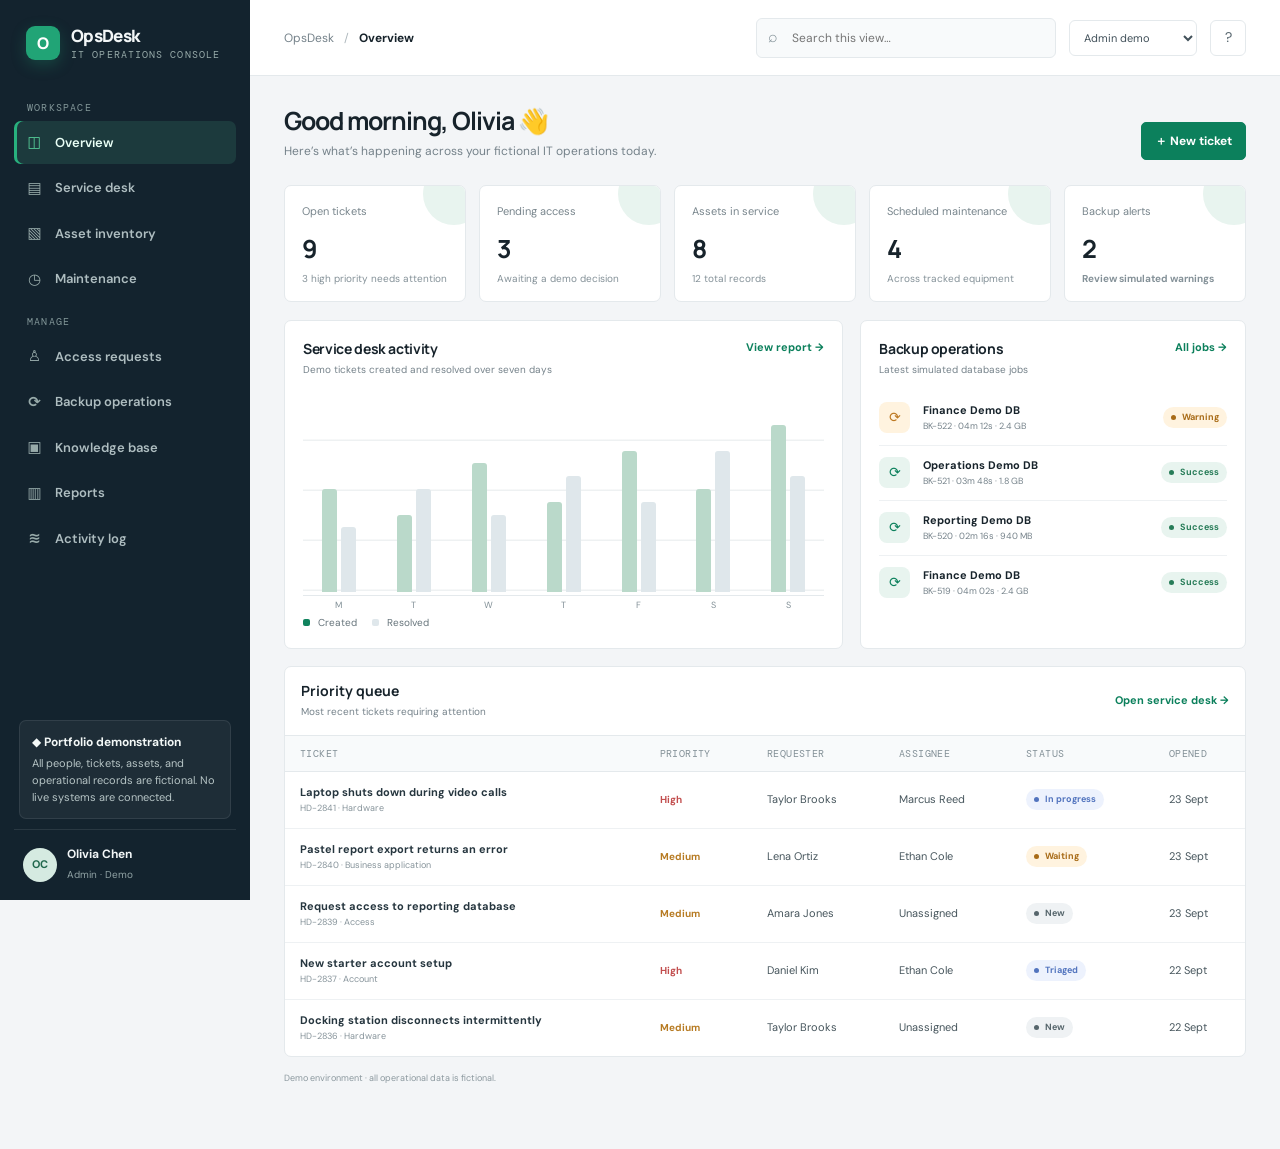
==== opsdesk/index.html @ a09eb639 "Add OpsDesk interactive IT operations demo" ====
<!doctype html><html lang="en"><head><meta charset="utf-8"><meta name="viewport" content="width=device-width,initial-scale=1"><meta name="theme-color" content="#f3f5f7"><title>OpsDesk — IT Operations Console</title><meta name="description" content="OpsDesk is a fictional IT service and operations portfolio demo."><link rel="preconnect" href="https://fonts.googleapis.com"><link href="https://fonts.googleapis.com/css2?family=DM+Mono:wght@400;500&family=DM+Sans:wght@400;500;600;700&family=Manrope:wght@500;600;700;800&display=swap" rel="stylesheet"><link rel="stylesheet" href="styles.css"></head>
<body><div class="app"><aside class="sidebar" id="sidebar"><div class="brand"><span class="brand-icon">O</span><span>OpsDesk<small>IT Operations Console</small></span></div><div class="side-label">Workspace</div><nav class="nav" id="nav"></nav><div class="side-label">Manage</div><nav class="nav" id="navManage"></nav><div class="sidebar-spacer"></div><div class="demo-note"><strong>◆ Portfolio demonstration</strong>All people, tickets, assets, and operational records are fictional. No live systems are connected.</div><div class="side-profile"><div class="avatar" id="profileInitials">OC</div><div><strong id="profileName">Olivia Chen</strong><small id="profileRole">Administrator · Demo</small></div></div></aside><div class="workspace"><header class="topbar"><div class="topbar-left"><button class="icon-btn mobile-menu" id="mobileMenu" aria-label="Open navigation">☰</button><div class="breadcrumbs">OpsDesk <span style="padding:0 7px;color:#aeb8bd">/</span> <strong id="crumb">Overview</strong></div></div><div class="top-actions"><label class="search"><span>⌕</span><input id="globalSearch" type="search" placeholder="Search this view…" aria-label="Search current view"></label><select class="role-select" id="roleSelect" aria-label="Switch demo role"><option value="Admin">Admin demo</option><option value="Technician">Technician demo</option><option value="Requester">Requester demo</option></select><button class="icon-btn" id="helpButton" aria-label="About this demo">?</button></div></header><main class="main" id="main"></main></div></div><div id="modalRoot"></div><div id="toastRoot" aria-live="polite"></div><script src="data.js"></script><script src="app.js"></script><script src="interactions.js"></script></body></html>
---- opsdesk/styles.css ----
:root{--bg:#f3f5f7;--surface:#fff;--ink:#17232b;--muted:#75828a;--line:#e4e9ec;--green:#0c805c;--green-2:#e8f4ef;--navy:#12222d;--sidebar:#13232e;--blue:#4e77d0;--blue-2:#edf2fd;--amber:#bd7821;--amber-2:#fff3df;--red:#bd4b4b;--red-2:#fff0ef;--purple:#805bbb;--purple-2:#f4effb;--sans:'DM Sans',system-ui,sans-serif;--display:Manrope,var(--sans);--mono:'DM Mono',monospace;--shadow:0 12px 36px rgba(18,34,45,.08)}*{box-sizing:border-box}body{margin:0;background:var(--bg);color:var(--ink);font:14px/1.5 var(--sans)}button,input,select,textarea{font:inherit}button{cursor:pointer}a{color:inherit}.app{min-height:100vh}.sidebar{position:fixed;z-index:20;inset:0 auto 0 0;width:250px;background:var(--sidebar);color:#f2f6f7;display:flex;flex-direction:column;padding:23px 14px 16px}.brand{display:flex;align-items:center;gap:11px;padding:1px 12px 25px;font:800 17px var(--display);letter-spacing:-.04em}.brand-icon{width:34px;height:34px;border-radius:9px;background:#21a476;display:grid;place-items:center;color:#fff;font-weight:800;font-size:16px;box-shadow:0 5px 15px #21a47644}.brand small{font:10px var(--mono);color:#97aaa9;display:block;letter-spacing:.11em;text-transform:uppercase;margin-top:1px}.side-label{color:#829698;text-transform:uppercase;letter-spacing:.12em;font:10px var(--mono);padding:15px 13px 7px}.nav{display:grid;gap:3px}.nav button{border:0;background:none;color:#aebdc0;text-align:left;border-radius:7px;padding:10px 12px;display:flex;align-items:center;gap:12px;font-weight:600;font-size:13px}.nav button:hover{background:#ffffff0e;color:white}.nav button.active{background:#1c3a3d;color:#e9fff6;box-shadow:inset 3px 0 #28b17e}.nav .ico{width:17px;text-align:center;font-size:15px;color:#97aaa9}.nav button.active .ico{color:#57d19b}.sidebar-spacer{flex:1}.demo-note{margin:10px 5px;padding:12px;background:#ffffff0c;border:1px solid #ffffff16;border-radius:7px;color:#b6c4c5;font-size:11px;line-height:1.55}.demo-note strong{display:block;color:#f3f8f7;font-size:12px;margin-bottom:3px}.side-profile{display:flex;align-items:center;gap:10px;border-top:1px solid #ffffff18;padding:15px 9px 0}.avatar{flex:none;display:grid;place-items:center;border-radius:50%;background:#d5eae1;color:#21684d;font-weight:700;width:34px;height:34px;font-size:11px}.side-profile strong{font-size:12px;display:block}.side-profile small{font-size:10px;color:#91a3a5}.workspace{margin-left:250px;min-height:100vh}.topbar{height:76px;background:#fff;border-bottom:1px solid var(--line);display:flex;align-items:center;justify-content:space-between;padding:0 34px;position:sticky;top:0;z-index:10}.breadcrumbs{color:var(--muted);font-size:12px}.breadcrumbs strong{color:var(--ink);font-weight:700}.top-actions{display:flex;align-items:center;gap:13px}.search{width:min(300px,25vw);position:relative}.search input{width:100%;padding:10px 12px 10px 35px;border:1px solid var(--line);border-radius:6px;background:#f8fafb;outline:none;font-size:12px}.search input:focus{border-color:#8ab9a4;box-shadow:0 0 0 3px #0c805c16}.search span{position:absolute;left:12px;top:7px;color:#829097;font-size:16px}.role-select{border:1px solid var(--line);background:white;border-radius:6px;padding:9px 10px;font-size:11px;color:#42515a}.icon-btn{width:36px;height:36px;border-radius:6px;border:1px solid var(--line);background:white;color:#58676f}.main{padding:30px 34px 55px;max-width:1600px;margin:auto}.page-heading{display:flex;align-items:flex-end;justify-content:space-between;gap:20px;margin-bottom:25px}.page-heading h1{font:700 25px/1.2 var(--display);letter-spacing:-.04em;margin:0 0 6px}.page-heading p{color:var(--muted);font-size:12px;margin:0}.btn{border:1px solid #d8e0e4;background:#fff;color:#33434c;border-radius:5px;padding:9px 13px;font-size:12px;font-weight:700;display:inline-flex;align-items:center;gap:8px}.btn:hover{border-color:#9eb8ac;background:#fbfdfc}.btn.primary{background:#0c805c;border-color:#0c805c;color:#fff}.btn.primary:hover{background:#086849}.btn.dark{background:#162831;color:#fff;border-color:#162831}.btn.small{padding:6px 9px;font-size:10px}.metrics{display:grid;grid-template-columns:repeat(5,1fr);gap:13px;margin-bottom:18px}.metric,.panel,.table-panel,.chart-panel,.summary-card{background:#fff;border:1px solid var(--line);border-radius:7px}.metric{padding:17px 17px 15px;position:relative;overflow:hidden}.metric:after{content:'';position:absolute;width:62px;height:62px;background:var(--green-2);border-radius:50%;right:-20px;top:-23px}.metric .metric-label{position:relative;z-index:1;color:#78858c;font-size:11px}.metric .metric-value{font:700 25px var(--display);letter-spacing:-.04em;margin:11px 0 5px}.metric .metric-foot{font-size:10px;color:#849198}.up{color:var(--green);font-weight:700}.down{color:var(--red);font-weight:700}.grid-2{display:grid;grid-template-columns:1.45fr 1fr;gap:17px;margin-bottom:17px}.grid-3{display:grid;grid-template-columns:repeat(3,1fr);gap:15px}.panel,.chart-panel,.summary-card{padding:18px}.panel-head{display:flex;align-items:flex-start;justify-content:space-between;gap:15px;margin-bottom:14px}.panel-head h2,.panel-head h3{font:700 14px var(--display);letter-spacing:-.025em;margin:0}.panel-head p{font-size:10px;color:var(--muted);margin:4px 0 0}.link-btn{border:0;background:none;color:var(--green);font-size:11px;font-weight:700;padding:0}.chart{height:205px;display:flex;align-items:end;gap:13px;padding:18px 5px 3px;border-bottom:1px solid var(--line);background:repeating-linear-gradient(to bottom,transparent 0,transparent 48px,#eef1f2 49px,#eef1f2 50px)}.bar-group{flex:1;height:100%;display:flex;align-items:end;justify-content:center;gap:4px;position:relative}.bar{width:min(15px,32%);border-radius:3px 3px 0 0;background:#bad9ca;min-height:6px}.bar.current{background:#11835e}.bar.alt{background:#dfe7eb}.bar-label{position:absolute;top:calc(100% + 7px);font-size:9px;color:#829097}.legend{display:flex;gap:15px;margin-top:19px;font-size:10px;color:#66747b}.legend i{width:7px;height:7px;display:inline-block;border-radius:2px;margin-right:5px;background:#11835e}.legend i.alt{background:#dfe7eb}.worklist{display:grid;gap:0}.workitem{display:grid;grid-template-columns:34px 1fr auto;gap:10px;align-items:center;padding:11px 0;border-bottom:1px solid #eef1f3}.workitem:last-child{border:0}.workicon{width:31px;height:31px;border-radius:8px;background:#edf2fd;color:#5478c2;display:grid;place-items:center;font-size:14px}.workicon.amber{background:var(--amber-2);color:var(--amber)}.workicon.green{background:var(--green-2);color:var(--green)}.workitem strong{display:block;font-size:11px}.workitem small{display:block;color:var(--muted);font-size:9px;margin-top:2px}.workitem time{font:9px var(--mono);color:#7d8b92}.table-panel{overflow:hidden}.table-tools{padding:14px 16px;border-bottom:1px solid var(--line);display:flex;align-items:center;justify-content:space-between;gap:12px}.table-tools h2{font:700 14px var(--display);margin:0}.table-tools small{color:var(--muted);font-size:10px}.table-wrap{overflow:auto}table{width:100%;border-collapse:collapse;white-space:nowrap}th{text-align:left;background:#f8fafb;color:#839097;font:10px var(--mono);letter-spacing:.04em;text-transform:uppercase;padding:11px 15px;border-bottom:1px solid var(--line)}td{padding:12px 15px;border-bottom:1px solid #eef1f3;font-size:11px;color:#47565d}tbody tr:hover{background:#fbfcfc}tbody tr:last-child td{border-bottom:0}.cell-main{font-weight:700;color:#26363f}.cell-sub{font-size:9px;color:#86939a;margin-top:2px}.badge{display:inline-flex;align-items:center;gap:6px;padding:4px 8px;border-radius:20px;background:#eff2f4;color:#57666c;font-size:9px;font-weight:700}.badge:before{content:'';width:5px;height:5px;border-radius:50%;background:currentColor}.badge.green{background:var(--green-2);color:#277c58}.badge.blue{background:var(--blue-2);color:#5274be}.badge.amber{background:var(--amber-2);color:#a86b17}.badge.red{background:var(--red-2);color:#b54c4a}.badge.purple{background:var(--purple-2);color:#805bbb}.prio{font-size:10px;font-weight:700}.prio.High,.prio.Critical{color:#c24e4e}.prio.Medium{color:#b77b23}.prio.Low{color:#418666}.person{display:flex;align-items:center;gap:7px}.person .avatar{width:24px;height:24px;font-size:8px}.empty{padding:35px;text-align:center;color:#849198;font-size:12px}.actions{display:flex;gap:6px}.tabs{display:flex;gap:5px;background:#f3f6f7;padding:4px;border-radius:6px}.tabs button{border:0;background:transparent;color:#65737b;padding:6px 10px;border-radius:4px;font-size:10px}.tabs button.active{background:white;color:#22343c;box-shadow:0 1px 3px #0015}.content-cards{display:grid;grid-template-columns:repeat(3,1fr);gap:13px;margin:0 0 18px}.summary-card .sum-label{color:var(--muted);font-size:10px}.summary-card .sum-value{font:700 21px var(--display);margin:5px 0}.summary-card .sum-note{font-size:10px;color:#88959b}.detail-grid{display:grid;grid-template-columns:1fr 1fr;gap:12px}.detail-field{background:#f7f9fa;border-radius:5px;padding:10px}.detail-field span{display:block;color:#859198;font:9px var(--mono);text-transform:uppercase;margin-bottom:4px}.detail-field strong{font-size:11px}.progress{height:6px;border-radius:4px;background:#ebeff0;overflow:hidden}.progress i{display:block;height:100%;background:#16845e;border-radius:4px}.kb-grid{display:grid;grid-template-columns:repeat(3,1fr);gap:13px}.article{background:white;border:1px solid var(--line);padding:16px;border-radius:6px}.article .article-type{font:9px var(--mono);color:var(--green);text-transform:uppercase}.article h3{font:700 14px var(--display);margin:9px 0 6px}.article p{font-size:10px;color:var(--muted);margin:0 0 14px}.article button{border:0;background:none;color:var(--green);font-size:10px;font-weight:700;padding:0}.audit-list{display:grid}.audit-row{display:grid;grid-template-columns:35px 1fr auto;gap:10px;padding:12px 0;border-bottom:1px solid var(--line);align-items:center}.audit-row:last-child{border:0}.audit-row strong{font-size:11px}.audit-row p{font-size:10px;color:var(--muted);margin:2px 0 0}.audit-row time{font:9px var(--mono);color:#88959b}.modal-backdrop{position:fixed;z-index:50;inset:0;background:#0d1b22aa;display:flex;align-items:center;justify-content:center;padding:20px}.modal{width:min(590px,100%);max-height:90vh;overflow:auto;background:white;border-radius:9px;box-shadow:0 25px 90px #08171e66}.modal-head{display:flex;justify-content:space-between;align-items:center;padding:17px 20px;border-bottom:1px solid var(--line)}.modal-head h2{font:700 16px var(--display);margin:0}.modal-close{border:0;background:#f1f4f5;width:29px;height:29px;border-radius:5px}.modal-body{padding:20px}.form-grid{display:grid;grid-template-columns:1fr 1fr;gap:13px}.field{display:grid;gap:5px}.field.full{grid-column:1/-1}.field label{font-size:10px;font-weight:700;color:#627078}.field input,.field select,.field textarea{width:100%;border:1px solid #dce3e6;border-radius:5px;background:white;padding:9px 10px;font-size:11px;color:#25343c;outline:none}.field input:focus,.field select:focus,.field textarea:focus{border-color:#71ac91;box-shadow:0 0 0 3px #0c805c12}.field textarea{resize:vertical;min-height:80px}.modal-actions{display:flex;justify-content:flex-end;gap:8px;margin-top:18px}.detail-description{font-size:12px;color:#5f6d73;line-height:1.7;margin:15px 0}.comment{background:#f6f8f9;padding:10px 12px;border-radius:5px;margin:8px 0;font-size:10px}.comment strong{display:block;margin-bottom:3px}.toast{position:fixed;right:24px;bottom:23px;z-index:80;background:#142b32;color:white;padding:12px 16px;border-radius:6px;box-shadow:var(--shadow);font-size:11px;animation:slide .2s ease}.toast:before{content:'✓';color:#72d29e;font-weight:800;margin-right:8px}@keyframes slide{from{transform:translateY(8px);opacity:0}to{transform:translateY(0);opacity:1}}.mobile-menu{display:none}.footer-note{font-size:9px;color:#8b989e;margin-top:15px}
@media(max-width:1180px){.metrics{grid-template-columns:repeat(3,1fr)}.grid-2{grid-template-columns:1fr}.content-cards{grid-template-columns:repeat(2,1fr)}}@media(max-width:800px){.sidebar{width:220px;transform:translateX(-100%);transition:transform .2s}.sidebar.open{transform:translateX(0);box-shadow:15px 0 45px #0004}.workspace{margin-left:0}.topbar{padding:0 18px}.main{padding:23px 18px 40px}.mobile-menu{display:grid;place-items:center}.topbar-left{display:flex;align-items:center;gap:12px}.search{width:min(260px,34vw)}.role-select{max-width:115px}.metrics{grid-template-columns:repeat(2,1fr)}.grid-3{grid-template-columns:1fr 1fr}.kb-grid{grid-template-columns:1fr 1fr}}@media(max-width:520px){.topbar{height:65px;padding:0 12px}.main{padding:19px 12px 35px}.breadcrumbs{display:none}.top-actions{gap:6px}.search{width:38vw}.search input{font-size:10px;padding-right:5px}.role-select{width:83px;font-size:9px;padding:8px 3px}.icon-btn{width:31px;height:31px}.page-heading{align-items:flex-start}.page-heading h1{font-size:22px}.page-heading p{max-width:240px}.page-heading>.btn{padding:8px;font-size:10px}.metrics{gap:8px}.metric{padding:13px}.metric .metric-value{font-size:22px}.grid-3,.content-cards{grid-template-columns:1fr 1fr;gap:8px}.panel,.chart-panel,.summary-card{padding:13px}.chart{gap:5px;height:150px}.table-tools{padding:12px}.kb-grid{grid-template-columns:1fr}.form-grid{grid-template-columns:1fr}.field.full{grid-column:auto}.detail-grid{gap:8px}.table-wrap{margin:0 -2px}th,td{padding:10px}.mobile-hide{display:none}}
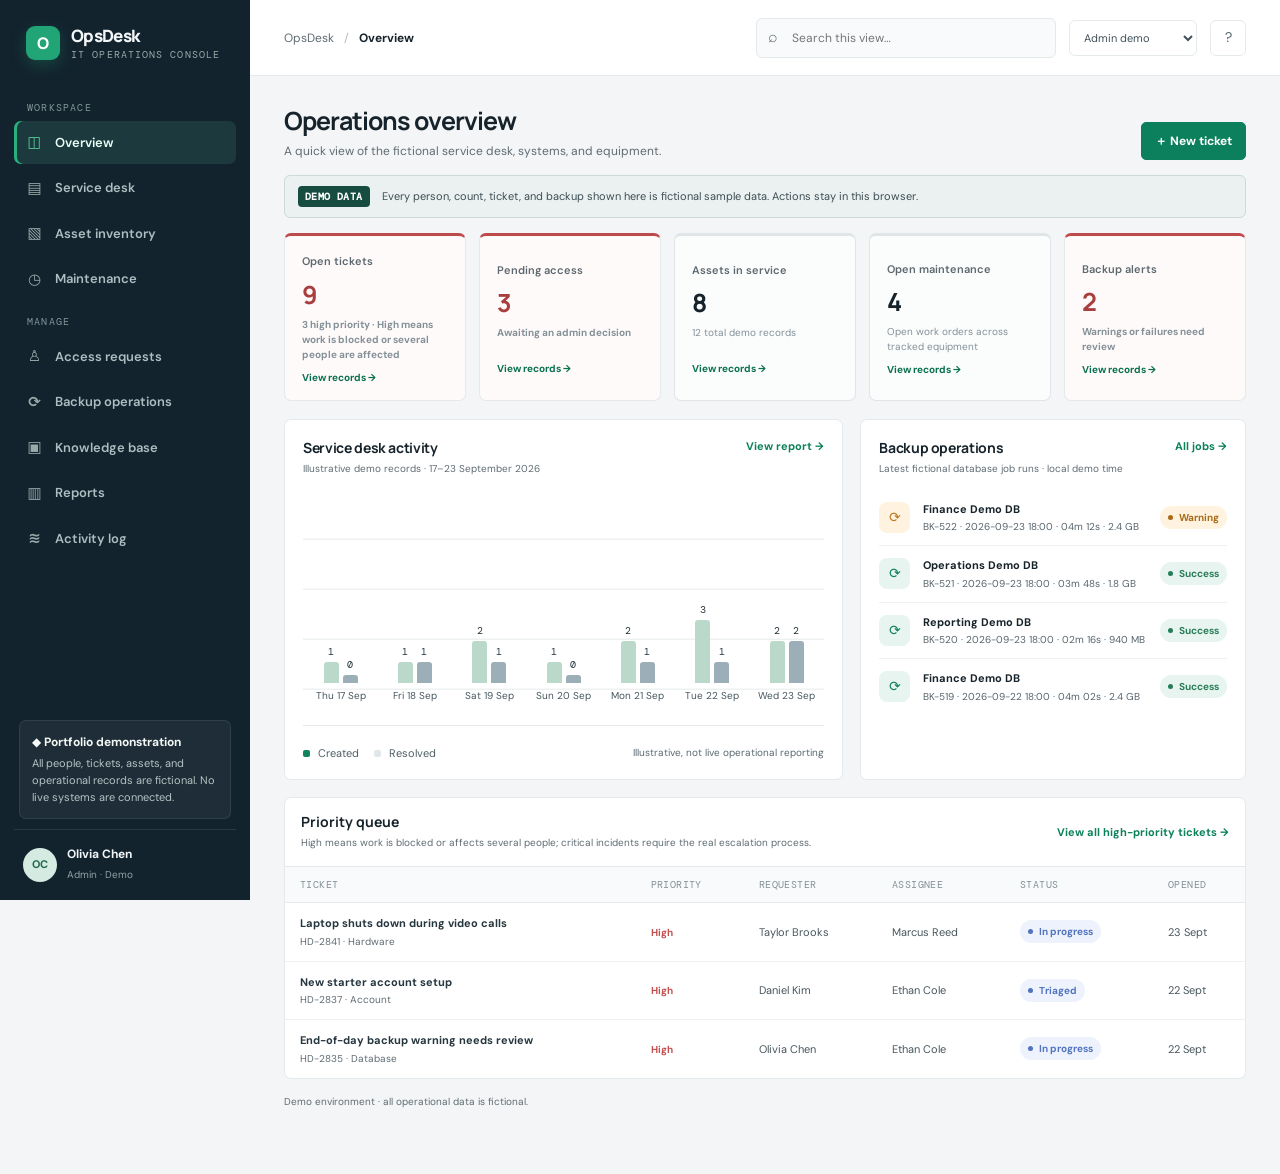
==== commit 4c53f820: "Improve OpsDesk dashboard, accessibility, and demo workflows" ====
--- a/opsdesk/index.html
+++ b/opsdesk/index.html
@@ -1,3 +1,3 @@
 <!doctype html><html lang="en"><head><meta charset="utf-8"><meta name="viewport" content="width=device-width,initial-scale=1"><meta name="theme-color" content="#f3f5f7"><title>OpsDesk — IT Operations Console</title><meta name="description" content="OpsDesk is a fictional IT service and operations portfolio demo."><link rel="preconnect" href="https://fonts.googleapis.com"><link href="https://fonts.googleapis.com/css2?family=DM+Mono:wght@400;500&family=DM+Sans:wght@400;500;600;700&family=Manrope:wght@500;600;700;800&display=swap" rel="stylesheet"><link rel="stylesheet" href="styles.css"></head>
-<body><div class="app"><aside class="sidebar" id="sidebar"><div class="brand"><span class="brand-icon">O</span><span>OpsDesk<small>IT Operations Console</small></span></div><div class="side-label">Workspace</div><nav class="nav" id="nav"></nav><div class="side-label">Manage</div><nav class="nav" id="navManage"></nav><div class="sidebar-spacer"></div><div class="demo-note"><strong>◆ Portfolio demonstration</strong>All people, tickets, assets, and operational records are fictional. No live systems are connected.</div><div class="side-profile"><div class="avatar" id="profileInitials">OC</div><div><strong id="profileName">Olivia Chen</strong><small id="profileRole">Administrator · Demo</small></div></div></aside><div class="workspace"><header class="topbar"><div class="topbar-left"><button class="icon-btn mobile-menu" id="mobileMenu" aria-label="Open navigation">☰</button><div class="breadcrumbs">OpsDesk <span style="padding:0 7px;color:#aeb8bd">/</span> <strong id="crumb">Overview</strong></div></div><div class="top-actions"><label class="search"><span>⌕</span><input id="globalSearch" type="search" placeholder="Search this view…" aria-label="Search current view"></label><select class="role-select" id="roleSelect" aria-label="Switch demo role"><option value="Admin">Admin demo</option><option value="Technician">Technician demo</option><option value="Requester">Requester demo</option></select><button class="icon-btn" id="helpButton" aria-label="About this demo">?</button></div></header><main class="main" id="main"></main></div></div><div id="modalRoot"></div><div id="toastRoot" aria-live="polite"></div><script src="data.js"></script><script src="app.js"></script><script src="interactions.js"></script></body></html>
+<body><div class="app"><aside class="sidebar" id="sidebar"><div class="brand"><span class="brand-icon">O</span><span>OpsDesk<small>IT Operations Console</small></span></div><div class="side-label">Workspace</div><nav class="nav" id="nav"></nav><div class="side-label">Manage</div><nav class="nav" id="navManage"></nav><div class="sidebar-spacer"></div><div class="demo-note"><strong>◆ Portfolio demonstration</strong>All people, tickets, assets, and operational records are fictional. No live systems are connected.</div><div class="side-profile"><div class="avatar" id="profileInitials">OC</div><div><strong id="profileName">Olivia Chen</strong><small id="profileRole">Administrator · Demo</small></div></div></aside><div class="workspace"><header class="topbar"><div class="topbar-left"><button class="icon-btn mobile-menu" id="mobileMenu" aria-label="Open navigation">☰</button><div class="breadcrumbs">OpsDesk <span style="padding:0 7px;color:#aeb8bd">/</span> <strong id="crumb">Overview</strong></div></div><div class="top-actions"><label class="search"><span aria-hidden="true">⌕</span><input id="globalSearch" type="search" placeholder="Search this view…" aria-label="Search current view" aria-keyshortcuts="Control+K"></label><select class="role-select" id="roleSelect" aria-label="Switch demo role"><option value="Admin">Admin demo</option><option value="Technician">Technician demo</option><option value="Requester">Requester demo</option></select><button class="icon-btn" id="helpButton" aria-label="About this demo">?</button></div></header><main class="main" id="main" tabindex="-1"></main></div></div><div id="modalRoot"></div><div id="toastRoot" aria-live="polite" aria-atomic="true"></div><script src="data.js"></script><script src="app.js"></script><script src="dashboard.js"></script><script src="flows.js"></script><script src="interactions.js"></script></body></html>
 
--- a/opsdesk/styles.css
+++ b/opsdesk/styles.css
@@ -1,2 +1,44 @@
 :root{--bg:#f3f5f7;--surface:#fff;--ink:#17232b;--muted:#75828a;--line:#e4e9ec;--green:#0c805c;--green-2:#e8f4ef;--navy:#12222d;--sidebar:#13232e;--blue:#4e77d0;--blue-2:#edf2fd;--amber:#bd7821;--amber-2:#fff3df;--red:#bd4b4b;--red-2:#fff0ef;--purple:#805bbb;--purple-2:#f4effb;--sans:'DM Sans',system-ui,sans-serif;--display:Manrope,var(--sans);--mono:'DM Mono',monospace;--shadow:0 12px 36px rgba(18,34,45,.08)}*{box-sizing:border-box}body{margin:0;background:var(--bg);color:var(--ink);font:14px/1.5 var(--sans)}button,input,select,textarea{font:inherit}button{cursor:pointer}a{color:inherit}.app{min-height:100vh}.sidebar{position:fixed;z-index:20;inset:0 auto 0 0;width:250px;background:var(--sidebar);color:#f2f6f7;display:flex;flex-direction:column;padding:23px 14px 16px}.brand{display:flex;align-items:center;gap:11px;padding:1px 12px 25px;font:800 17px var(--display);letter-spacing:-.04em}.brand-icon{width:34px;height:34px;border-radius:9px;background:#21a476;display:grid;place-items:center;color:#fff;font-weight:800;font-size:16px;box-shadow:0 5px 15px #21a47644}.brand small{font:10px var(--mono);color:#97aaa9;display:block;letter-spacing:.11em;text-transform:uppercase;margin-top:1px}.side-label{color:#829698;text-transform:uppercase;letter-spacing:.12em;font:10px var(--mono);padding:15px 13px 7px}.nav{display:grid;gap:3px}.nav button{border:0;background:none;color:#aebdc0;text-align:left;border-radius:7px;padding:10px 12px;display:flex;align-items:center;gap:12px;font-weight:600;font-size:13px}.nav button:hover{background:#ffffff0e;color:white}.nav button.active{background:#1c3a3d;color:#e9fff6;box-shadow:inset 3px 0 #28b17e}.nav .ico{width:17px;text-align:center;font-size:15px;color:#97aaa9}.nav button.active .ico{color:#57d19b}.sidebar-spacer{flex:1}.demo-note{margin:10px 5px;padding:12px;background:#ffffff0c;border:1px solid #ffffff16;border-radius:7px;color:#b6c4c5;font-size:11px;line-height:1.55}.demo-note strong{display:block;color:#f3f8f7;font-size:12px;margin-bottom:3px}.side-profile{display:flex;align-items:center;gap:10px;border-top:1px solid #ffffff18;padding:15px 9px 0}.avatar{flex:none;display:grid;place-items:center;border-radius:50%;background:#d5eae1;color:#21684d;font-weight:700;width:34px;height:34px;font-size:11px}.side-profile strong{font-size:12px;display:block}.side-profile small{font-size:10px;color:#91a3a5}.workspace{margin-left:250px;min-height:100vh}.topbar{height:76px;background:#fff;border-bottom:1px solid var(--line);display:flex;align-items:center;justify-content:space-between;padding:0 34px;position:sticky;top:0;z-index:10}.breadcrumbs{color:var(--muted);font-size:12px}.breadcrumbs strong{color:var(--ink);font-weight:700}.top-actions{display:flex;align-items:center;gap:13px}.search{width:min(300px,25vw);position:relative}.search input{width:100%;padding:10px 12px 10px 35px;border:1px solid var(--line);border-radius:6px;background:#f8fafb;outline:none;font-size:12px}.search input:focus{border-color:#8ab9a4;box-shadow:0 0 0 3px #0c805c16}.search span{position:absolute;left:12px;top:7px;color:#829097;font-size:16px}.role-select{border:1px solid var(--line);background:white;border-radius:6px;padding:9px 10px;font-size:11px;color:#42515a}.icon-btn{width:36px;height:36px;border-radius:6px;border:1px solid var(--line);background:white;color:#58676f}.main{padding:30px 34px 55px;max-width:1600px;margin:auto}.page-heading{display:flex;align-items:flex-end;justify-content:space-between;gap:20px;margin-bottom:25px}.page-heading h1{font:700 25px/1.2 var(--display);letter-spacing:-.04em;margin:0 0 6px}.page-heading p{color:var(--muted);font-size:12px;margin:0}.btn{border:1px solid #d8e0e4;background:#fff;color:#33434c;border-radius:5px;padding:9px 13px;font-size:12px;font-weight:700;display:inline-flex;align-items:center;gap:8px}.btn:hover{border-color:#9eb8ac;background:#fbfdfc}.btn.primary{background:#0c805c;border-color:#0c805c;color:#fff}.btn.primary:hover{background:#086849}.btn.dark{background:#162831;color:#fff;border-color:#162831}.btn.small{padding:6px 9px;font-size:10px}.metrics{display:grid;grid-template-columns:repeat(5,1fr);gap:13px;margin-bottom:18px}.metric,.panel,.table-panel,.chart-panel,.summary-card{background:#fff;border:1px solid var(--line);border-radius:7px}.metric{padding:17px 17px 15px;position:relative;overflow:hidden}.metric:after{content:'';position:absolute;width:62px;height:62px;background:var(--green-2);border-radius:50%;right:-20px;top:-23px}.metric .metric-label{position:relative;z-index:1;color:#78858c;font-size:11px}.metric .metric-value{font:700 25px var(--display);letter-spacing:-.04em;margin:11px 0 5px}.metric .metric-foot{font-size:10px;color:#849198}.up{color:var(--green);font-weight:700}.down{color:var(--red);font-weight:700}.grid-2{display:grid;grid-template-columns:1.45fr 1fr;gap:17px;margin-bottom:17px}.grid-3{display:grid;grid-template-columns:repeat(3,1fr);gap:15px}.panel,.chart-panel,.summary-card{padding:18px}.panel-head{display:flex;align-items:flex-start;justify-content:space-between;gap:15px;margin-bottom:14px}.panel-head h2,.panel-head h3{font:700 14px var(--display);letter-spacing:-.025em;margin:0}.panel-head p{font-size:10px;color:var(--muted);margin:4px 0 0}.link-btn{border:0;background:none;color:var(--green);font-size:11px;font-weight:700;padding:0}.chart{height:205px;display:flex;align-items:end;gap:13px;padding:18px 5px 3px;border-bottom:1px solid var(--line);background:repeating-linear-gradient(to bottom,transparent 0,transparent 48px,#eef1f2 49px,#eef1f2 50px)}.bar-group{flex:1;height:100%;display:flex;align-items:end;justify-content:center;gap:4px;position:relative}.bar{width:min(15px,32%);border-radius:3px 3px 0 0;background:#bad9ca;min-height:6px}.bar.current{background:#11835e}.bar.alt{background:#dfe7eb}.bar-label{position:absolute;top:calc(100% + 7px);font-size:9px;color:#829097}.legend{display:flex;gap:15px;margin-top:19px;font-size:10px;color:#66747b}.legend i{width:7px;height:7px;display:inline-block;border-radius:2px;margin-right:5px;background:#11835e}.legend i.alt{background:#dfe7eb}.worklist{display:grid;gap:0}.workitem{display:grid;grid-template-columns:34px 1fr auto;gap:10px;align-items:center;padding:11px 0;border-bottom:1px solid #eef1f3}.workitem:last-child{border:0}.workicon{width:31px;height:31px;border-radius:8px;background:#edf2fd;color:#5478c2;display:grid;place-items:center;font-size:14px}.workicon.amber{background:var(--amber-2);color:var(--amber)}.workicon.green{background:var(--green-2);color:var(--green)}.workitem strong{display:block;font-size:11px}.workitem small{display:block;color:var(--muted);font-size:9px;margin-top:2px}.workitem time{font:9px var(--mono);color:#7d8b92}.table-panel{overflow:hidden}.table-tools{padding:14px 16px;border-bottom:1px solid var(--line);display:flex;align-items:center;justify-content:space-between;gap:12px}.table-tools h2{font:700 14px var(--display);margin:0}.table-tools small{color:var(--muted);font-size:10px}.table-wrap{overflow:auto}table{width:100%;border-collapse:collapse;white-space:nowrap}th{text-align:left;background:#f8fafb;color:#839097;font:10px var(--mono);letter-spacing:.04em;text-transform:uppercase;padding:11px 15px;border-bottom:1px solid var(--line)}td{padding:12px 15px;border-bottom:1px solid #eef1f3;font-size:11px;color:#47565d}tbody tr:hover{background:#fbfcfc}tbody tr:last-child td{border-bottom:0}.cell-main{font-weight:700;color:#26363f}.cell-sub{font-size:9px;color:#86939a;margin-top:2px}.badge{display:inline-flex;align-items:center;gap:6px;padding:4px 8px;border-radius:20px;background:#eff2f4;color:#57666c;font-size:9px;font-weight:700}.badge:before{content:'';width:5px;height:5px;border-radius:50%;background:currentColor}.badge.green{background:var(--green-2);color:#277c58}.badge.blue{background:var(--blue-2);color:#5274be}.badge.amber{background:var(--amber-2);color:#a86b17}.badge.red{background:var(--red-2);color:#b54c4a}.badge.purple{background:var(--purple-2);color:#805bbb}.prio{font-size:10px;font-weight:700}.prio.High,.prio.Critical{color:#c24e4e}.prio.Medium{color:#b77b23}.prio.Low{color:#418666}.person{display:flex;align-items:center;gap:7px}.person .avatar{width:24px;height:24px;font-size:8px}.empty{padding:35px;text-align:center;color:#849198;font-size:12px}.actions{display:flex;gap:6px}.tabs{display:flex;gap:5px;background:#f3f6f7;padding:4px;border-radius:6px}.tabs button{border:0;background:transparent;color:#65737b;padding:6px 10px;border-radius:4px;font-size:10px}.tabs button.active{background:white;color:#22343c;box-shadow:0 1px 3px #0015}.content-cards{display:grid;grid-template-columns:repeat(3,1fr);gap:13px;margin:0 0 18px}.summary-card .sum-label{color:var(--muted);font-size:10px}.summary-card .sum-value{font:700 21px var(--display);margin:5px 0}.summary-card .sum-note{font-size:10px;color:#88959b}.detail-grid{display:grid;grid-template-columns:1fr 1fr;gap:12px}.detail-field{background:#f7f9fa;border-radius:5px;padding:10px}.detail-field span{display:block;color:#859198;font:9px var(--mono);text-transform:uppercase;margin-bottom:4px}.detail-field strong{font-size:11px}.progress{height:6px;border-radius:4px;background:#ebeff0;overflow:hidden}.progress i{display:block;height:100%;background:#16845e;border-radius:4px}.kb-grid{display:grid;grid-template-columns:repeat(3,1fr);gap:13px}.article{background:white;border:1px solid var(--line);padding:16px;border-radius:6px}.article .article-type{font:9px var(--mono);color:var(--green);text-transform:uppercase}.article h3{font:700 14px var(--display);margin:9px 0 6px}.article p{font-size:10px;color:var(--muted);margin:0 0 14px}.article button{border:0;background:none;color:var(--green);font-size:10px;font-weight:700;padding:0}.audit-list{display:grid}.audit-row{display:grid;grid-template-columns:35px 1fr auto;gap:10px;padding:12px 0;border-bottom:1px solid var(--line);align-items:center}.audit-row:last-child{border:0}.audit-row strong{font-size:11px}.audit-row p{font-size:10px;color:var(--muted);margin:2px 0 0}.audit-row time{font:9px var(--mono);color:#88959b}.modal-backdrop{position:fixed;z-index:50;inset:0;background:#0d1b22aa;display:flex;align-items:center;justify-content:center;padding:20px}.modal{width:min(590px,100%);max-height:90vh;overflow:auto;background:white;border-radius:9px;box-shadow:0 25px 90px #08171e66}.modal-head{display:flex;justify-content:space-between;align-items:center;padding:17px 20px;border-bottom:1px solid var(--line)}.modal-head h2{font:700 16px var(--display);margin:0}.modal-close{border:0;background:#f1f4f5;width:29px;height:29px;border-radius:5px}.modal-body{padding:20px}.form-grid{display:grid;grid-template-columns:1fr 1fr;gap:13px}.field{display:grid;gap:5px}.field.full{grid-column:1/-1}.field label{font-size:10px;font-weight:700;color:#627078}.field input,.field select,.field textarea{width:100%;border:1px solid #dce3e6;border-radius:5px;background:white;padding:9px 10px;font-size:11px;color:#25343c;outline:none}.field input:focus,.field select:focus,.field textarea:focus{border-color:#71ac91;box-shadow:0 0 0 3px #0c805c12}.field textarea{resize:vertical;min-height:80px}.modal-actions{display:flex;justify-content:flex-end;gap:8px;margin-top:18px}.detail-description{font-size:12px;color:#5f6d73;line-height:1.7;margin:15px 0}.comment{background:#f6f8f9;padding:10px 12px;border-radius:5px;margin:8px 0;font-size:10px}.comment strong{display:block;margin-bottom:3px}.toast{position:fixed;right:24px;bottom:23px;z-index:80;background:#142b32;color:white;padding:12px 16px;border-radius:6px;box-shadow:var(--shadow);font-size:11px;animation:slide .2s ease}.toast:before{content:'✓';color:#72d29e;font-weight:800;margin-right:8px}@keyframes slide{from{transform:translateY(8px);opacity:0}to{transform:translateY(0);opacity:1}}.mobile-menu{display:none}.footer-note{font-size:9px;color:#8b989e;margin-top:15px}
 @media(max-width:1180px){.metrics{grid-template-columns:repeat(3,1fr)}.grid-2{grid-template-columns:1fr}.content-cards{grid-template-columns:repeat(2,1fr)}}@media(max-width:800px){.sidebar{width:220px;transform:translateX(-100%);transition:transform .2s}.sidebar.open{transform:translateX(0);box-shadow:15px 0 45px #0004}.workspace{margin-left:0}.topbar{padding:0 18px}.main{padding:23px 18px 40px}.mobile-menu{display:grid;place-items:center}.topbar-left{display:flex;align-items:center;gap:12px}.search{width:min(260px,34vw)}.role-select{max-width:115px}.metrics{grid-template-columns:repeat(2,1fr)}.grid-3{grid-template-columns:1fr 1fr}.kb-grid{grid-template-columns:1fr 1fr}}@media(max-width:520px){.topbar{height:65px;padding:0 12px}.main{padding:19px 12px 35px}.breadcrumbs{display:none}.top-actions{gap:6px}.search{width:38vw}.search input{font-size:10px;padding-right:5px}.role-select{width:83px;font-size:9px;padding:8px 3px}.icon-btn{width:31px;height:31px}.page-heading{align-items:flex-start}.page-heading h1{font-size:22px}.page-heading p{max-width:240px}.page-heading>.btn{padding:8px;font-size:10px}.metrics{gap:8px}.metric{padding:13px}.metric .metric-value{font-size:22px}.grid-3,.content-cards{grid-template-columns:1fr 1fr;gap:8px}.panel,.chart-panel,.summary-card{padding:13px}.chart{gap:5px;height:150px}.table-tools{padding:12px}.kb-grid{grid-template-columns:1fr}.form-grid{grid-template-columns:1fr}.field.full{grid-column:auto}.detail-grid{gap:8px}.table-wrap{margin:0 -2px}th,td{padding:10px}.mobile-hide{display:none}}
+
+/* Dashboard clarity, keyboard visibility, and compact-screen refinements. */
+:root{--muted:#5f6c73}
+:focus-visible{outline:3px solid #1a8a65;outline-offset:3px;border-radius:4px}
+button:focus:not(:focus-visible),a:focus:not(:focus-visible){outline:none}
+.metric:after{display:none}
+.metric{min-height:132px;border-top:3px solid #dce4e7;transition:transform .16s ease,box-shadow .16s ease,border-color .16s ease}
+.metric.routine{background:#fbfcfc;border-color:#e0e6e8}
+.metric.attention{border-top-color:#bd4b4b;background:#fffafa}
+.metric .metric-label{color:#5c686f;font-weight:600}
+.metric .metric-value{margin-top:7px}
+.metric.attention .metric-value{color:#a83f3e}
+.metric-action{width:100%;text-align:left;color:inherit;cursor:pointer;font:inherit}
+.metric-action:hover{transform:translateY(-2px);box-shadow:0 8px 20px #12222d12}
+.metric-open{display:block;color:#08704f;font-size:10px;font-weight:700;margin-top:8px}
+.metric-foot{min-height:28px}
+.demo-banner{display:flex;align-items:center;gap:12px;padding:10px 13px;margin:-10px 0 15px;background:#eaf1f0;border:1px solid #ccdbd7;border-radius:6px}
+.demo-banner span{flex:none;padding:4px 7px;border-radius:4px;background:#174d40;color:#fff;font:600 10px var(--mono);letter-spacing:.04em}
+.demo-banner p{margin:0;color:#3c4d53;font-size:11px}
+.chart{height:236px;padding-bottom:42px;gap:9px}
+.bar-group{min-width:0}
+.bar-label{width:100%;white-space:normal;text-align:center;font-size:10px;line-height:1.2;color:#46565e}
+.bar{position:relative;min-height:8px}
+.bar.alt{background:#9caeb7}
+.bar-value{position:absolute;left:50%;top:-17px;transform:translateX(-50%);font:10px var(--mono);color:#24343d}
+.legend{font-size:11px;color:#4f5e65;flex-wrap:wrap;align-items:center}
+.legend .chart-note{margin-left:auto;font-size:10px;color:#596970}
+.workitem small{font-size:10px;color:#56646b}
+.field-hint{display:block;color:#596970;font-size:10px;line-height:1.4}
+.form-error{color:#a33331;font-size:12px;font-weight:600;margin:12px 0 0}
+.modal h3{font:700 13px var(--display);margin:17px 0 8px}
+.icon-btn:hover,.link-btn:hover{text-decoration:underline}
+.chart .bar:focus-visible{outline-color:#0d684a;outline-offset:2px}
+.empty{color:#536168}
+@media(max-width:800px){.metric{min-height:126px}.metrics{grid-template-columns:repeat(2,minmax(0,1fr))}.chart{height:230px;gap:6px}.legend .chart-note{flex-basis:100%;margin-left:0}}
+@media(max-width:520px){.metrics{grid-template-columns:repeat(2,minmax(0,1fr))}.metric{min-height:135px;padding:12px 10px}.metric .metric-value{font-size:21px}.metric-foot{font-size:10px;line-height:1.35}.metric-open{font-size:9px}.demo-banner{align-items:flex-start;gap:8px}.demo-banner p{font-size:10px}.chart{height:242px;padding-left:0;padding-right:0;gap:3px}.bar-label{font-size:9px;overflow-wrap:anywhere}.bar-value{font-size:9px}.panel-head{gap:8px}.workitem{grid-template-columns:30px minmax(0,1fr) auto;gap:7px}.workitem .badge{font-size:8px;padding:4px 6px}}
+@media(prefers-reduced-motion:reduce){*,*::before,*::after{scroll-behavior:auto!important;animation-duration:.01ms!important;transition-duration:.01ms!important}}
+.cell-sub,.detail-field span,.audit-row time,.summary-card .sum-note,.search span,.footer-note,.panel-head p,.table-tools small,.audit-row p,.article p,.detail-description,.empty{color:#5f6c73}
+.cell-sub{font-size:10px}
+.badge{font-size:10px}
+.field label{font-size:11px}
+.footer-note{font-size:10px}
